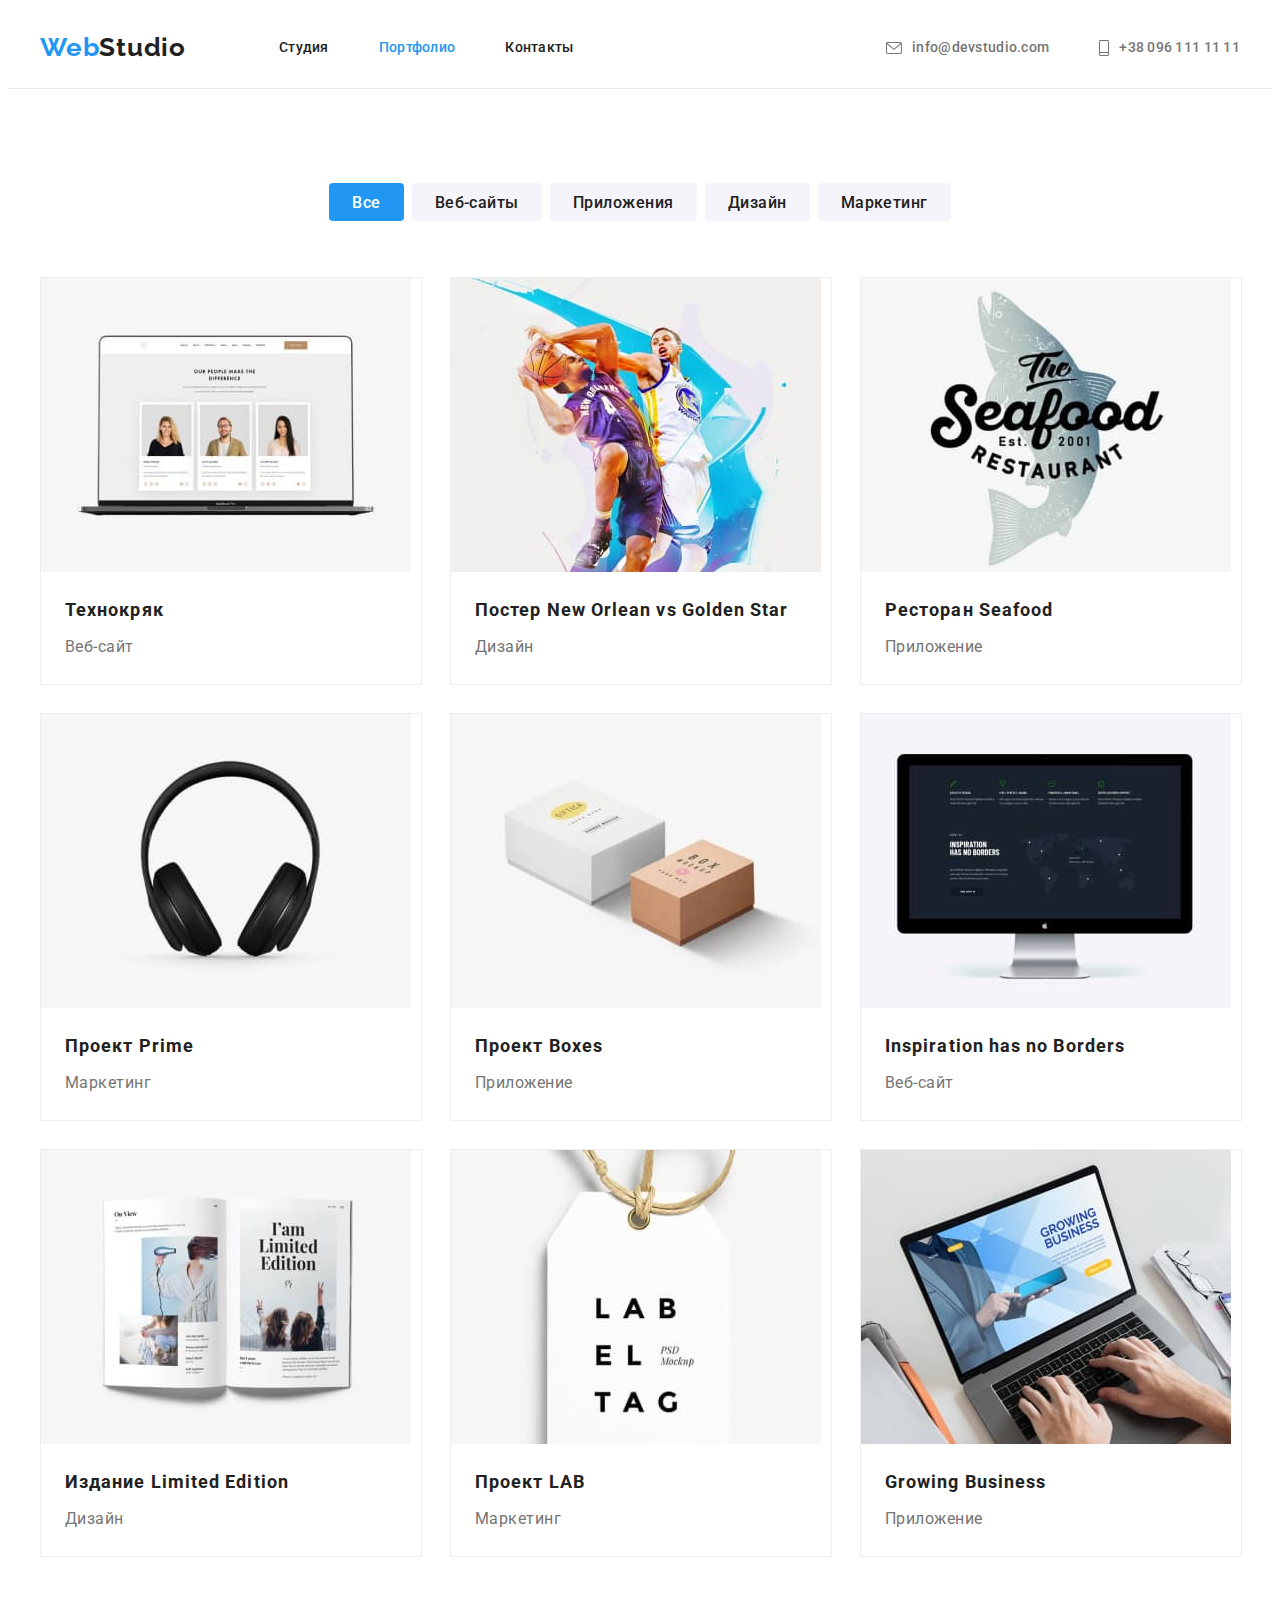
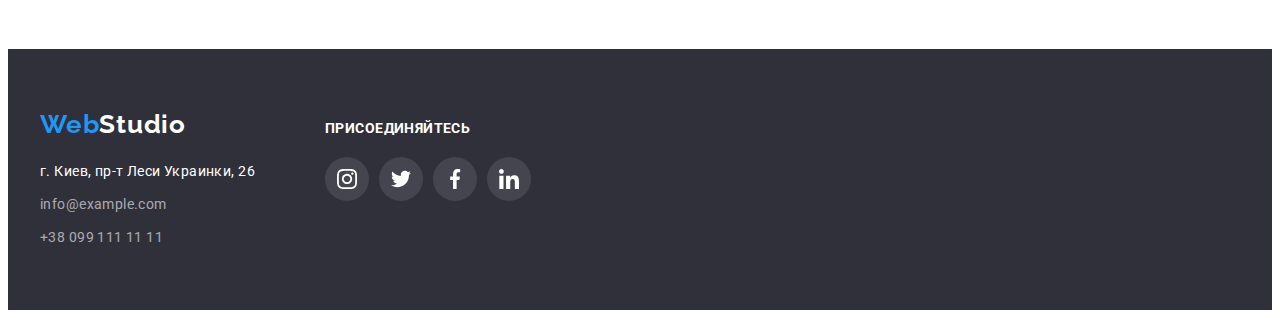
==== portfolio.html @ c4a60061 "transition" ====
<!DOCTYPE html>
<html lang="ru">
  <head>
    <meta charset="UTF-8" />
    <meta http-equiv="X-UA-Compatible" content="IE=edge" />
    <meta name="viewport" content="width=device-width, initial-scale=1.0" />
    <meta
      name="description"
      content="Вебстудия. Создание вебсайта под ключ,  разработка мобильных приложений"
    />
    <title>WebStudio</title>

    <link rel="preconnect" href="https://fonts.googleapis.com" />
    <link rel="preconnect" href="https://fonts.gstatic.com" crossorigin />
    <link
      href="https://fonts.googleapis.com/css2?family=Raleway:wght@700&family=Roboto:wght@400;500;700;900&display=swap"
      rel="stylesheet"
    />
    <link
      rel="stylesheet"
      href="https://cdnjs.cloudflare.com/ajax/libs/modern-normalize/1.1.0/modern-normalize.min.css"
      integrity="sha512-wpPYUAdjBVSE4KJnH1VR1HeZfpl1ub8YT/NKx4PuQ5NmX2tKuGu6U/JRp5y+Y8XG2tV+wKQpNHVUX03MfMFn9Q=="
      crossorigin="anonymous"
      referrerpolicy="no-referrer"
    />
    <link rel="stylesheet" href="./css/styles.css" />
  </head>
  <body>
    <header class="page-header">
      <div class="container">
        <nav class="header-nav list">
          <a class="logo link" href="./index.html"
            >Web<span class="logo-accent">Studio</span></a
          >
          <ul class="header-list list">
            <li class="header-list-item">
              <a class="link" href="./index.html">Студия</a>
            </li>
            <li class="header-list-item">
              <a class="link current" href="">Портфолио</a>
            </li>
            <li class="header-list-item">
              <a class="link" href="">Контакты</a>
            </li>
          </ul>
        </nav>
        <ul class="header-contacts list">
          <li class="item">
            <a class="header-email link" href="mailto:info@devstudio.com">
              <svg class="icon-envelope" width="16" height="12">
                <use href="./images/icons.svg#icon-envelope"></use>
              </svg>
              info@devstudio.com
            </a>
          </li>
          <li class="item">
            <a class="header-tel link" href="tel:+380961111111">
              <svg class="icon-handy" width="10" height="16">
                <use href="./images/icons.svg#icon-handy"></use>
              </svg>
              +38 096 111 11 11</a
            >
          </li>
        </ul>
      </div>
    </header>

    <main>
      <!-- Примеры работ -->
      <section class="examples section">
        <div class="container">
          <!-- Фильр -->

          <h1 class="exaples-title visually-hidden">Примеры работ</h1>

          <!--<div class="exaples-filter"> -->
          <ul class="list examples-navi">
            <li class="filtr-btn">
              <button class="exaples-filter-btn filter-first-btn" type="button">
                Все
              </button>
            </li>
            <li class="filtr-btn">
              <button class="exaples-filter-btn" type="button">
                Веб-сайты
              </button>
            </li>
            <li class="filtr-btn">
              <button class="exaples-filter-btn" type="button">
                Приложения
              </button>
            </li>
            <li class="filtr-btn">
              <button class="exaples-filter-btn" type="button">Дизайн</button>
            </li>
            <li class="filtr-btn">
              <button class="exaples-filter-btn" type="button">
                Маркетинг
              </button>
            </li>
          </ul>
          <!--</div> -->

          <!--  Карточки работ  -->
          <!--<div class="examles-card">-->
          <ul class="examples-list list">
            <li class="examples-list-item">
              <a class="examples-link link" href="">
                <img src="./images/project1.jpg" alt="" width="370" />
                <!-- Низ карточки, ниже аналогично -->
                <div class="examples-content">
                  <h2 class="examples-sec-title">Технокряк</h2>
                  <p class="examples-text">Веб-сайт</p>
                </div>
              </a>
            </li>
            <li class="examples-list-item">
              <a class="examples-link link" href="">
                <img src="./images/project2.jpg" alt="" width="370" />
                <div class="examples-content">
                  <h2 class="examples-sec-title">
                    Постер <span lang="en">New Orlean vs Golden Star</span>
                  </h2>
                  <p class="examples-text">Дизайн</p>
                </div>
              </a>
            </li>
            <li class="examples-list-item">
              <a class="examples-link link" href="">
                <img src="./images/project3.jpg" alt="" width="370" />
                <div class="examples-content">
                  <h2 class="examples-sec-title">
                    Ресторан <span lang="en">Seafood</span>
                  </h2>
                  <p class="examples-text">Приложение</p>
                </div>
              </a>
            </li>
            <li class="examples-list-item">
              <a class="examples-link link" href="">
                <img src="./images/project4.jpg" alt="" width="370" />
                <div class="examples-content">
                  <h2 class="examples-sec-title">
                    Проект <span lang="en">Prime</span>
                  </h2>
                  <p class="examples-text">Маркетинг</p>
                </div>
              </a>
            </li>
            <li class="examples-list-item">
              <a class="examples-link link" href="">
                <img src="./images/project5.jpg" alt="" width="370" />
                <div class="examples-content">
                  <h2 class="examples-sec-title">
                    Проект <span lang="en">Boxes</span>
                  </h2>
                  <p class="examples-text">Приложение</p>
                </div>
              </a>
            </li>
            <li class="examples-list-item">
              <a class="examples-link link" href="">
                <img src="./images/project6.jpg" alt="" width="370" />
                <div class="examples-content">
                  <h2 class="examples-sec-title" lang="en">
                    Inspiration has no Borders
                  </h2>
                  <p class="examples-text">Веб-сайт</p>
                </div>
              </a>
            </li>
            <li class="examples-list-item">
              <a class="examples-link link" href="">
                <img src="./images/project7.jpg" alt="" width="370" />
                <div class="examples-content">
                  <h2 class="examples-sec-title">
                    Издание <span lang="en">Limited Edition</span>
                  </h2>
                  <p class="examples-text">Дизайн</p>
                </div>
              </a>
            </li>
            <li class="examples-list-item">
              <a class="examples-link link" href="">
                <img src="./images/project8.jpg" alt="" width="370" />
                <div class="examples-content">
                  <h2 class="examples-sec-title">
                    Проект <span lang="en">LAB</span>
                  </h2>
                  <p class="examples-text">Маркетинг</p>
                </div>
              </a>
            </li>
            <li class="examples-list-item">
              <a class="examples-link link" href="">
                <img src="./images/project9.jpg" alt="" width="370" />
                <div class="examples-content">
                  <h2 class="examples-sec-title" lang="en">Growing Business</h2>
                  <p class="examples-text">Приложение</p>
                </div>
              </a>
            </li>
          </ul>
        </div>
      </section>
      <!--  Футер -->
    </main>
    <footer class="page-footer">
      <div class="container footer-blocks">
        <div class="footer-block-address">
          <a class="link logo" href="./index.html"
            >Web<span class="footer-logo-accent">Studio</span></a
          >
          <address class="adr">
            <ul class="footer-contacts list">
              <li class="footer-contacts-item">
                <a
                  class="footer-adress link"
                  href=" https://goo.gl/maps/PGf1aji3u7h2vcn76"
                  target="_blank"
                  rel="noopener noreferrer"
                  >г. Киев, пр-т Леси Украинки, 26</a
                >
              </li>
              <li class="footer-contacts-item">
                <a class="footer-email link" href="mailto:info@example.com"
                  >info@example.com</a
                >
              </li>
              <li class="footer-contacts-item">
                <a class="footer-tel link" href="tel:+380991111111"
                  >+38 099 111 11 11</a
                >
              </li>
            </ul>
          </address>
        </div>
        <div class="footer-block-social">
          <p class="footer-block-social-title">Присоединяйтесь</p>
          <ul class="footer-soc-list list">
            <li class="footer-soc-item">
              <a href="" class="footer-soc-link link">
                <svg class="footer-icon icon-instagram" width="20" height="20">
                  <use href="./images/icons.svg#icon-instagram"></use>
                </svg>
              </a>
            </li>
            <li class="footer-soc-item">
              <a href="" class="footer-soc-link link">
                <svg class="footer-icon icon-twitter" width="20" height="20">
                  <use href="./images/icons.svg#icon-twitter"></use>
                </svg>
              </a>
            </li>

            <li class="footer-soc-item">
              <a href="" class="footer-soc-link link">
                <svg class="footer-icon icon-facebook" width="20" height="20">
                  <use href="./images/icons.svg#icon-facebook"></use>
                </svg>
              </a>
            </li>
            <li class="footer-soc-item">
              <a href="" class="footer-soc-link link">
                <svg class="footer-icon icon-linkedin" width="20" height="20">
                  <use href="./images/icons.svg#icon-linkedin"></use>
                </svg>
              </a>
            </li>
          </ul>
        </div>
      </div>
    </footer>
  </body>
</html>
---- css/styles.css ----
:root {
  --link-hover: rgba(33, 150, 243, 1);
  --btn-fokus-text: rgba(255, 255, 255, 1);
  --logo-accent: rgba(33, 150, 243, 1);
  --hero-footer-color: rgba(47, 48, 58, 1);
  --sec-title-color: rgba(33, 33, 33, 1);
  --paragraph-text: rgba(117, 117, 117, 1);
  --btn-background: rgba(33, 150, 243, 1);
  --title-color: rgba(33, 33, 33, 1);
}
/*------- Reset and so on -----------*/
p,
h1,
h2,
h3,
h4,
h5,
h6 {
  margin: 0;
}

ul {
  margin: 0;
  padding-left: 0;
}

button {
  cursor: pointer;
}
.link {
  text-decoration: none;
}
.list {
  list-style: none;
}
img {
  display: block;
  max-width: 100%;
}

body {
  background-color: #ffffff;
  font-size: 14px;
  font-family: "Roboto", "Verdana", "Tahoma", sans-serif;
}
/*скрывается заголовок*/
.visually-hidden {
  position: absolute;
  white-space: nowrap;
  width: 1px;
  height: 1px;
  overflow: hidden;
  border: 0;
  padding: 0;
  clip: rect(0 0 0 0);
  clip-path: inset(50%);
  margin: -1px;
}

/*-------------------------------*/
/*------------ header -----------*/
.container {
  width: 1200px;
  padding: 0 15px;
  margin: 0 auto;
  /*outline: 1px dashed tomato;*/
}
.section {
  padding: 94px 0;
}

.page-header {
  /*padding: 24px 0 25px;*/
  border-bottom: 1px solid rgba(236, 236, 236, 1);
}
.page-header .container {
  display: flex;
  align-items: center;
}
.header-nav {
  display: flex;
  align-items: center;
}
.header-nav .link {
  display: block;
}
.header-contacts {
  display: block;
}
.logo {
  font-family: "Raleway", "Verdana", "Tahoma", sans-serif;
  color: var(--logo-accent);
  font-weight: 700;
  font-size: 26px;
  line-height: 1.19;
  letter-spacing: 0.03em;
}
.page-header .logo {
  margin-right: 93px;
  padding: 24px 0 25px;
}

.logo-accent {
  color: rgba(33, 33, 33, 1);
}
.header-list-item .link {
  display: block;
  padding-top: 32px;
  padding-bottom: 32px;
  color: rgba(33, 33, 33, 1);
}
.header-list {
  display: flex;
  align-items: center;
  color: rgba(33, 33, 33, 1);
  font-weight: 500;
  line-height: 1.14;
  letter-spacing: 0.02em;
}
.header-list-item:not(:last-child) {
  margin-right: 50px;
}
/*.header-list.link {
  color: rgba(33, 33, 33, 1);
}*/

/*.header-list .link:visited {
  color: rgba(33, 33, 33, 1);
}*/

.header-list .link.current {
  color: var(--link-hover);
}
.header-list .link {
  transition: color 250ms cubic-bezier(0.4, 0, 0.2, 1);
}
.header-list .link:focus,
.header-list .link:hover,
.header-contacts .link:focus,
.header-contacts .link:hover {
  color: var(--link-hover);
}
.header-contacts .link {
  display: flex;
  padding-top: 32px;
  padding-bottom: 32px;
  align-items: center;
  color: rgba(117, 117, 117, 1);
  font-weight: 500;
  line-height: 1.14;
  letter-spacing: 0.02em;
  transition: color 250ms cubic-bezier(0.4, 0, 0.2, 1);
}

.header-contacts {
  display: flex;
  align-items: center;
  margin-left: auto;
}
.icon-envelope,
.icon-handy {
  margin-right: 10px;
  fill: currentColor;
}
.header-contacts .item:not(:last-child) {
  margin-right: 50px;
}

/* ----в эффективности этого visited я сомневаюсь, 
но тогда есть вопросы----- */

.header-contacts .link:visited {
  color: rgba(117, 117, 117, 1);
}

/* ------- HERO 235px------*/
.hero {
  background-color: rgba(196, 196, 196, 1);
  padding: 200px 0;
  max-width: 1600px;
  height: 600px;
  margin: 0 auto;

  background-image: linear-gradient(
      rgba(47, 48, 58, 0.4),
      rgba(47, 48, 58, 0.4)
    ),
    url(../images/hero-bg.jpg);
}

.hero-overlay {
}
.hero-content {
  padding: 200px 235px;
}
.hero-title {
  width: 696px;
  margin: 0 auto 30px;
  text-align: center;

  font-weight: 900;
  font-size: 44px;
  line-height: 1.36;
  letter-spacing: 0.06em;
  text-transform: uppercase;

  color: rgba(255, 255, 255, 1);
}

.hero-btn {
  padding: 10px 32px;
  display: block;
  margin: 0 auto;
  min-width: 200px;
  height: 50px;
  color: rgba(255, 255, 255, 1);
  background-color: var(--btn-background);

  font-family: inherit;
  font-weight: 700;
  font-size: 16px;
  line-height: 1.88;

  align-items: center;
  text-align: center;
  letter-spacing: 0.06em;
  cursor: pointer;

  box-shadow: 0px 4px 4px rgba(0, 0, 0, 0.15);
  border-radius: 4px;
  border: 1px solid transparent;
  transition: color 250ms cubic-bezier(0.4, 0, 0.2, 1),
    background-color 250ms cubic-bezier(0.4, 0, 0.2, 1);
}
.hero-btn:hover,
.hero-btn:focus {
  color: var(--btn-fokus-text);
  background-color: rgba(24, 140, 232, 1);
}

/* ----- Блок Особенности -----*/

.qualities {
}

/*.qualities-item:not(:last-child) {
  margin-right: 30px;
}*/
.qualities-list {
  display: flex;
  /*margin: -15px;*/
  column-gap: 30px;
}
.qualities-item {
  /*outline: 1px dashed green;*/
  /*width: calc((100% - 4 * 30px) / 4);
  margin: 15px;*/
  flex-basis: calc((100% - 3 * 30px) / 4);
}
.qualities-icon {
  display: flex;
  width: 100%;
  height: 120px;
  margin-bottom: 30px;
  background-color: rgba(245, 244, 250, 1);
  border-radius: 4px;
  justify-content: center;
  /*padding: 25px 100px;*/
  align-items: center;
}

.qualities-sec-title {
  color: var(--sec-title-color);
  line-height: 1.14;
  letter-spacing: 0.03em;
  text-transform: uppercase;
  margin-bottom: 10px;
}

.qualities-text {
  color: var(--paragraph-text);
  line-height: 1.71;
  letter-spacing: 0.03em;
}
/* --- Блок Чем мы занимаемся--- */
.dealing {
  padding-top: 0;
}
.dealing-list {
  display: flex;
  margin: -15px;
}
.dealing-link {
}
.dealing-item {
  flex-basis: calc((100%-3 * 30px) / 3);
  margin: 15px;
  /* outline: 1px dashed green;*/
}
.dealing-link {
}

.dealing-title {
  margin-bottom: 50px;

  font-size: 36px;
  line-height: 1.17;
  text-align: center;
  letter-spacing: 0.03em;
  color: var(--title-color);
}

/* -------Блок Наша команда-------*/
.team {
  background-color: rgba(245, 244, 250, 1);
}
.team-list {
  display: flex;
}
.team-item {
  background-color: rgba(255, 255, 255, 1);
  flex-basis: calc((100% -3 * 30px) / 4);
  padding-bottom: 30px;
  box-shadow: 0px 1px 3px rgba(0, 0, 0, 0.12), 0px 1px 1px rgba(0, 0, 0, 0.14),
    0px 2px 1px rgba(0, 0, 0, 0.2);
  border-radius: 0px 0px 4px 4px;
}
.team-item:not(:last-child) {
  margin-right: 30px;
}

.team-title {
  color: var(--title-color);
  font-size: 36px;
  line-height: 1.17;
  text-align: center;
  letter-spacing: 0.03em;
  margin-bottom: 50px;
}
.team-img {
  margin-bottom: 30px;
}
.team-sec-title {
  color: var(--sec-title-color);
  font-weight: 500;
  font-size: 16px;
  line-height: 1.19;
  /* identical to box height */
  text-align: center;
  letter-spacing: 0.03em;
  margin-bottom: 10px;
}
.team-text {
  color: var(--paragraph-text);
  font-size: 16px;
  line-height: 1.19;
  margin-bottom: 16px;
  /* identical to box height */

  text-align: center;
  letter-spacing: 0.03em;
}
.team-soc-block {
  display: block;
  padding: 0 32px;
}
.team-soc-list {
  display: flex;
}

.team-soc-item {
  margin-right: 10px;
  width: 44px;
  height: 44px;
}

.team-soc-item:last-child {
  margin-right: 0;
}

.team-soc-link {
  display: flex;
  width: 100%;
  height: 100%;
  align-items: center;
  justify-content: center;
  border-radius: 50%;
  background-color: rgba(255, 255, 255, 1);
  color: rgba(175, 177, 184, 1);
  transition: color 250ms cubic-bezier(0.4, 0, 0.2, 1),
    background-color 250ms cubic-bezier(0.4, 0, 0.2, 1);
}
.team-icon {
  fill: currentColor;
}

.team-soc-link:hover,
.team-soc-link:focus {
  color: rgba(255, 255, 255, 1);
  background-color: var(--link-hover);
}
/* ------- Clients -------- */
.clients-title {
  margin-bottom: 50px;

  font-weight: 700;
  font-size: 36px;
  line-height: 1.17;
  text-align: center;
  letter-spacing: 0.03em;
  color: var(--title-color);
}

.clients-list {
  display: flex;
  margin: 0 -15px 0;
}
.clients {
  background-color: rgba(255, 255, 255, 1);
}
.clients-item {
  display: flex;
  flex-basis: calc((100% -6 * 30px) / 6);
  margin: 0 15px;
  background-color: rgba(255, 255, 255, 1);
}
.clients-link {
  display: flex;
  height: 92px;
  color: rgba(175, 177, 184, 1);
  width: 100%;
  justify-content: center;
  align-items: center;
  padding: 16px 0;
  border-radius: 4px;
  border: 1px solid #afb1b8;
  outline: transparent;
  transition: color 250ms cubic-bezier(0.4, 0, 0.2, 1),
    border-color 250ms cubic-bezier(0.4, 0, 0.2, 1);
}
.clients-icon {
  fill: currentColor;
  border-color: currentColor;
}
.clients-link:hover,
.clients-link:focus {
  color: var(--link-hover);
  border-color: var(--link-hover);
}

/* ------- Footer -------- */
.page-footer {
  background-color: var(--hero-footer-color);
  margin: 0 auto;
  padding: 60px 0;
}
.footer-blocks {
  display: flex;
  align-items: baseline;
}
.footer-block-address {
  margin-right: 70px;
  /*padding: 60px 0;*/
}
.page-footer .logo {
  display: block;
  margin-bottom: 20px;
}
/*.adr {
  margin-top: 20px;
}*/
.footer-contacts-item:not(:last-child) {
  margin-bottom: 9px;
}

.footer-logo-accent {
  color: rgba(255, 255, 255, 1);
}

.footer-adress {
  color: rgba(255, 255, 255, 1);
  font-style: normal;
  line-height: 1.71;
  letter-spacing: 0.03em;
  transition: color 250ms cubic-bezier(0.4, 0, 0.2, 1);
}

.footer-email,
.footer-tel {
  color: rgba(255, 255, 255, 0.6);
  font-style: normal;
  line-height: 1.71;
  letter-spacing: 0.03em;
  transition: color 250ms cubic-bezier(0.4, 0, 0.2, 1);
}
.footer-adress:hover,
.footer-adress:focus,
.footer-email:hover,
.footer-email:focus,
.footer-tel:hover,
.footer-tel:focus {
  color: var(--link-hover);
}

/* --- Footer soc links ---- */
/*.footer-block-social {
  padding-top: 72px;
}*/

.footer-block-social-title {
  margin-bottom: 20px;
  color: rgba(255, 255, 255, 1);

  font-weight: 700;
  font-size: 14px;
  line-height: 1.14;
  letter-spacing: 0.03em;
  text-transform: uppercase;
}
.footer-soc-list {
  display: flex;
}

.footer-soc-item {
  margin-right: 10px;
  width: 44px;
  height: 44px;
}

.footer-soc-item:last-child {
  margin-right: 0;
}

.footer-soc-link {
  border-radius: 50%;
  background-color: rgba(255, 255, 255, 0.1);
  display: flex;
  width: 100%;
  height: 100%;
  align-items: center;
  justify-content: center;
  color: var(--btn-fokus-text);
  transition: background-color 250ms cubic-bezier(0.4, 0, 0.2, 1);
}

.footer-icon {
  fill: currentColor;
}
.footer-soc-link:hover,
.footer-soc-link:focus {
  background-color: var(--link-hover);
}

/* ----- Portfolio ------ */
.examples {
}
.exaples-title {
}

.examples-navi {
}
.container .examples-navi {
}
.exaples-filter {
}

.exaples-filter-btn {
  display: inline-block;
  padding: 6px 22px;
  height: 38px;
  color: rgba(33, 33, 33, 1);
  background-color: rgba(245, 244, 250, 1);
  border-radius: 4px;
  border: 1px solid transparent;
  font-family: inherit;
  font-weight: 500;
  font-size: 16px;
  line-height: 1.62;
  text-align: center;
  letter-spacing: 0.03em;
  cursor: pointer;
  transition: color 250ms cubic-bezier(0.4, 0, 0.2, 1),
    background-color 250ms cubic-bezier(0.4, 0, 0.2, 1),
    box-shadow 250ms cubic-bezier(0.4, 0, 0.2, 1);
}
.filtr-btn:not(:last-child) {
  margin-right: 8px;
}
.filter-first-btn {
  color: var(--btn-fokus-text);

  background-color: var(--btn-background);
}
.exaples-filter-btn:hover,
.exaples-filter-btn:focus {
  color: var(--btn-fokus-text);
  background-color: var(--btn-background);
  box-shadow: 0 2px 2px 0 rgba(0, 0, 0, 0.12), 0 1px 2px 0 rgba(0, 0, 0, 0.08),
    0 3px 1px 0 rgba(0, 0, 0, 0.1);
}
/* ---- Список карточек ---------*/
.examles-card {
}

.examples-navi {
  display: flex;
  justify-content: center;
  margin-bottom: 56px;
}

.examples-list {
  display: flex;
  flex-wrap: wrap;
  margin: -15px;
}
.examples-list-item {
  margin: 15px;
  /*flex-basis: calc((100%-60px) / 3);*/
  flex-basis: calc(100% / 3 - 30px);
  /*border: 1px solid #eeeeee;*/
}

.examples-link {
  display: block;
  width: 100%;
  height: 100%;
  border: 1px solid #eeeeee;
  transition: box-shadow 250ms cubic-bezier(0.4, 0, 0.2, 1);
}

.examples-content {
  padding: 20px 24px;
}

.examples-sec-title {
  margin-bottom: 4px;
  color: var(--sec-title-color);
  font-size: 18px;
  line-height: 2;
  letter-spacing: 0.06em;
}

.examples-text {
  color: var(--paragraph-text);
  font-size: 16px;
  line-height: 1.88;
  letter-spacing: 0.03em;
}
.examples-link:hover,
.examples-link:focus {
  box-shadow: 0px 1px 1px rgba(0, 0, 0, 0.12), 0px 4px 4px rgba(0, 0, 0, 0.06),
    1px 4px 6px rgba(0, 0, 0, 0.16);
}
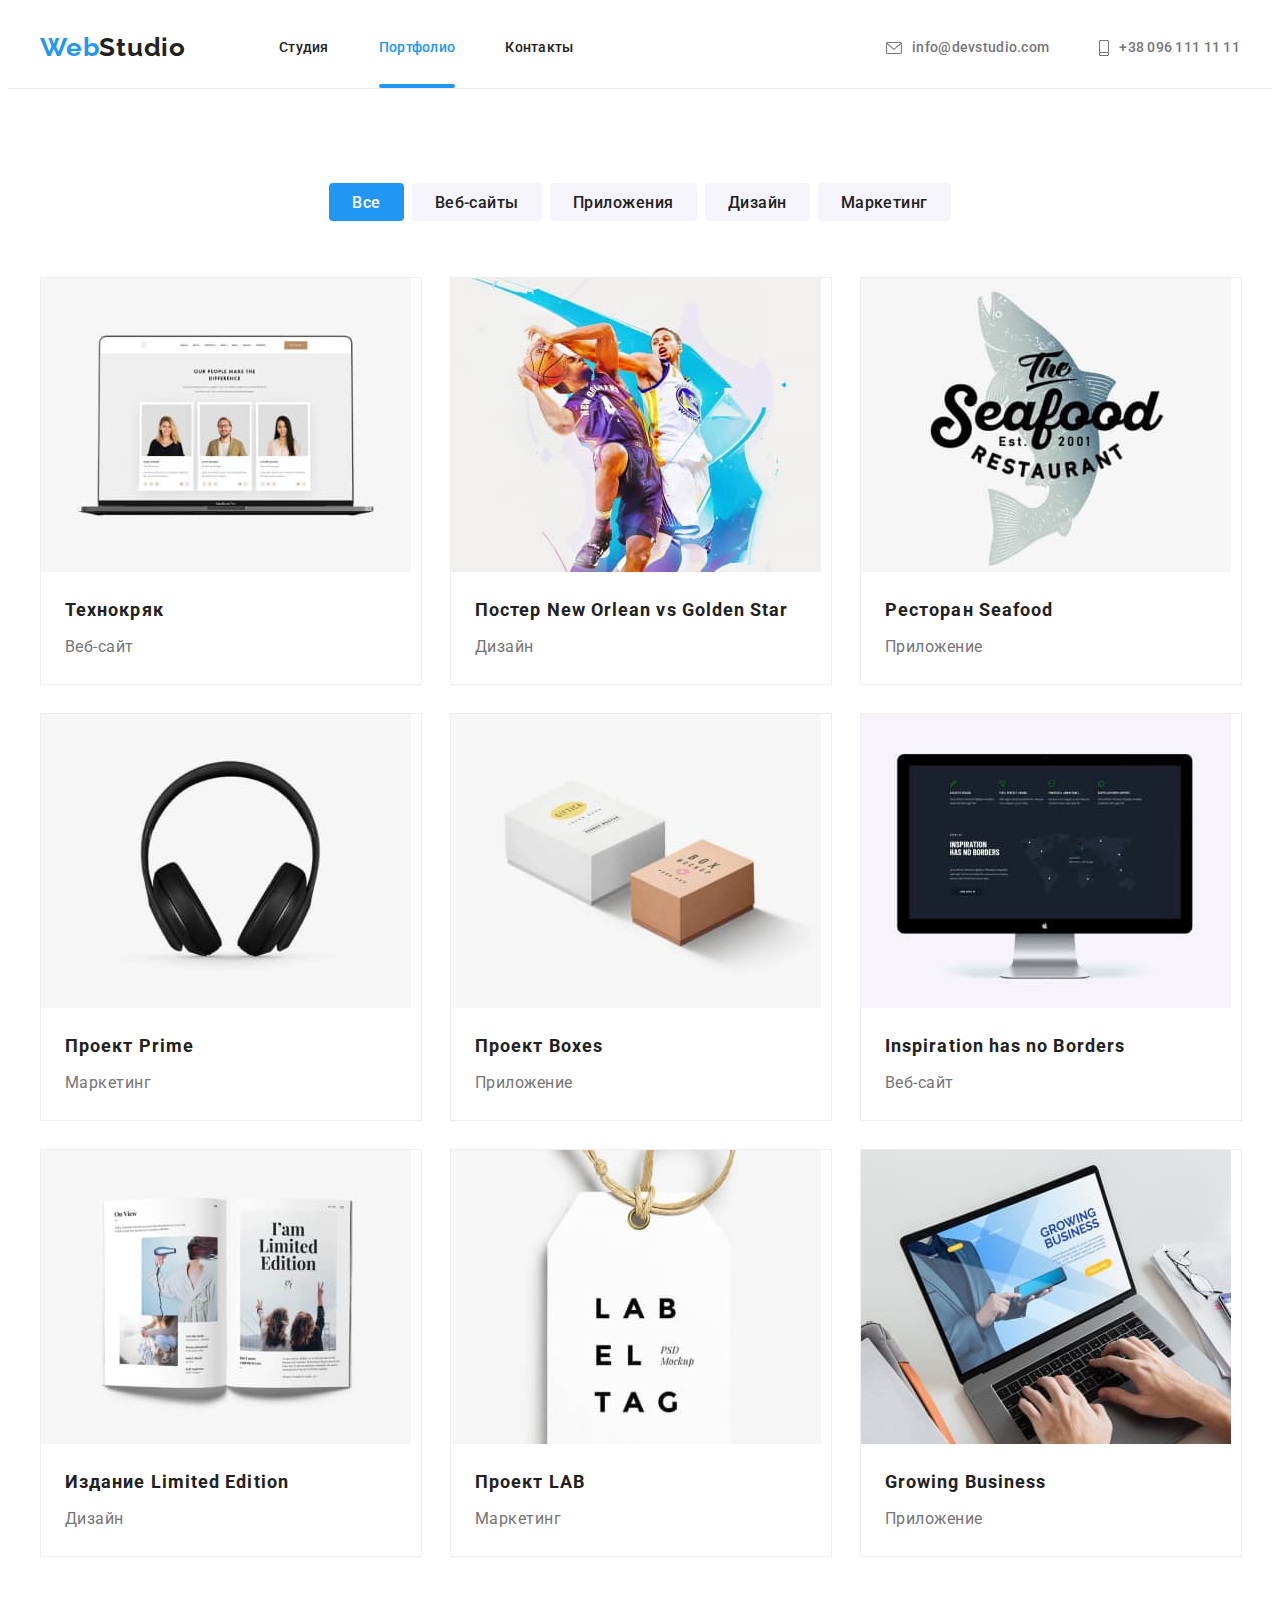
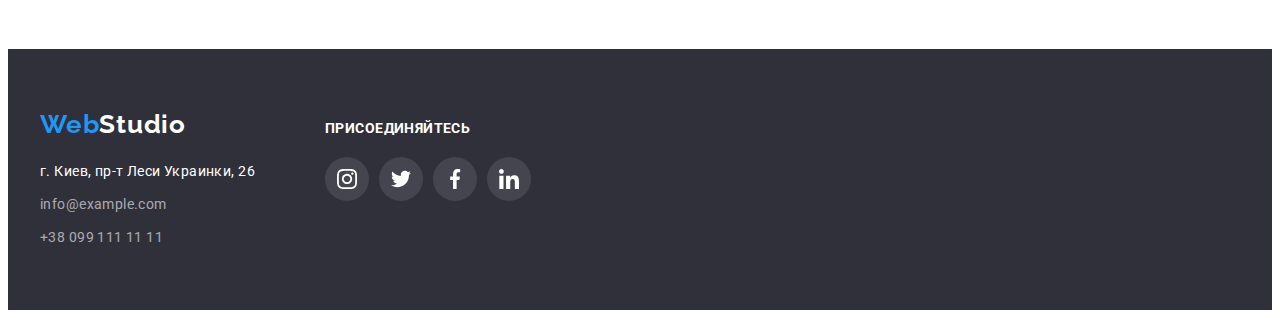
==== commit cf24bf57: "Overlay в Portfolio" ====
--- a/portfolio.html
+++ b/portfolio.html
@@ -106,7 +106,15 @@
           <ul class="examples-list list">
             <li class="examples-list-item">
               <a class="examples-link link" href="">
-                <img src="./images/project1.jpg" alt="" width="370" />
+                <div class="examples-wrap">
+                  <img src="./images/project1.jpg" alt="" width="370" />
+                  <p class="examples-wrap-text">
+                    Ресурс предлагает комплексные предложения с разным уровнем
+                    функционала и сервисов. Все это позволит посетителю получить
+                    исчерпывающие сведения о компании или частном лице.
+                  </p>
+                </div>
+
                 <!-- Низ карточки, ниже аналогично -->
                 <div class="examples-content">
                   <h2 class="examples-sec-title">Технокряк</h2>
@@ -116,7 +124,14 @@
             </li>
             <li class="examples-list-item">
               <a class="examples-link link" href="">
-                <img src="./images/project2.jpg" alt="" width="370" />
+                <div class="examples-wrap">
+                  <img src="./images/project2.jpg" alt="" width="370" />
+                  <p class="examples-wrap-text">
+                    Ресурс предлагает комплексные предложения с разным уровнем
+                    функционала и сервисов. Все это позволит посетителю получить
+                    исчерпывающие сведения о компании или частном лице.
+                  </p>
+                </div>
                 <div class="examples-content">
                   <h2 class="examples-sec-title">
                     Постер <span lang="en">New Orlean vs Golden Star</span>
@@ -127,7 +142,14 @@
             </li>
             <li class="examples-list-item">
               <a class="examples-link link" href="">
-                <img src="./images/project3.jpg" alt="" width="370" />
+                <div class="examples-wrap">
+                  <img src="./images/project3.jpg" alt="" width="370" />
+                  <p class="examples-wrap-text">
+                    Ресурс предлагает комплексные предложения с разным уровнем
+                    функционала и сервисов. Все это позволит посетителю получить
+                    исчерпывающие сведения о компании или частном лице.
+                  </p>
+                </div>
                 <div class="examples-content">
                   <h2 class="examples-sec-title">
                     Ресторан <span lang="en">Seafood</span>
@@ -138,7 +160,14 @@
             </li>
             <li class="examples-list-item">
               <a class="examples-link link" href="">
-                <img src="./images/project4.jpg" alt="" width="370" />
+                <div class="examples-wrap">
+                  <img src="./images/project4.jpg" alt="" width="370" />
+                  <p class="examples-wrap-text">
+                    Ресурс предлагает комплексные предложения с разным уровнем
+                    функционала и сервисов. Все это позволит посетителю получить
+                    исчерпывающие сведения о компании или частном лице.
+                  </p>
+                </div>
                 <div class="examples-content">
                   <h2 class="examples-sec-title">
                     Проект <span lang="en">Prime</span>
@@ -149,7 +178,14 @@
             </li>
             <li class="examples-list-item">
               <a class="examples-link link" href="">
-                <img src="./images/project5.jpg" alt="" width="370" />
+                <div class="examples-wrap">
+                  <img src="./images/project5.jpg" alt="" width="370" />
+                  <p class="examples-wrap-text">
+                    Ресурс предлагает комплексные предложения с разным уровнем
+                    функционала и сервисов. Все это позволит посетителю получить
+                    исчерпывающие сведения о компании или частном лице.
+                  </p>
+                </div>
                 <div class="examples-content">
                   <h2 class="examples-sec-title">
                     Проект <span lang="en">Boxes</span>
@@ -160,7 +196,14 @@
             </li>
             <li class="examples-list-item">
               <a class="examples-link link" href="">
-                <img src="./images/project6.jpg" alt="" width="370" />
+                <div class="examples-wrap">
+                  <img src="./images/project6.jpg" alt="" width="370" />
+                  <p class="examples-wrap-text">
+                    Ресурс предлагает комплексные предложения с разным уровнем
+                    функционала и сервисов. Все это позволит посетителю получить
+                    исчерпывающие сведения о компании или частном лице.
+                  </p>
+                </div>
                 <div class="examples-content">
                   <h2 class="examples-sec-title" lang="en">
                     Inspiration has no Borders
@@ -171,7 +214,14 @@
             </li>
             <li class="examples-list-item">
               <a class="examples-link link" href="">
-                <img src="./images/project7.jpg" alt="" width="370" />
+                <div class="examples-wrap">
+                  <img src="./images/project7.jpg" alt="" width="370" />
+                  <p class="examples-wrap-text">
+                    Ресурс предлагает комплексные предложения с разным уровнем
+                    функционала и сервисов. Все это позволит посетителю получить
+                    исчерпывающие сведения о компании или частном лице.
+                  </p>
+                </div>
                 <div class="examples-content">
                   <h2 class="examples-sec-title">
                     Издание <span lang="en">Limited Edition</span>
@@ -182,7 +232,14 @@
             </li>
             <li class="examples-list-item">
               <a class="examples-link link" href="">
-                <img src="./images/project8.jpg" alt="" width="370" />
+                <div class="examples-wrap">
+                  <img src="./images/project8.jpg" alt="" width="370" />
+                  <p class="examples-wrap-text">
+                    Ресурс предлагает комплексные предложения с разным уровнем
+                    функционала и сервисов. Все это позволит посетителю получить
+                    исчерпывающие сведения о компании или частном лице.
+                  </p>
+                </div>
                 <div class="examples-content">
                   <h2 class="examples-sec-title">
                     Проект <span lang="en">LAB</span>
@@ -193,7 +250,14 @@
             </li>
             <li class="examples-list-item">
               <a class="examples-link link" href="">
-                <img src="./images/project9.jpg" alt="" width="370" />
+                <div class="examples-wrap">
+                  <img src="./images/project9.jpg" alt="" width="370" />
+                  <p class="examples-wrap-text">
+                    Ресурс предлагает комплексные предложения с разным уровнем
+                    функционала и сервисов. Все это позволит посетителю получить
+                    исчерпывающие сведения о компании или частном лице.
+                  </p>
+                </div>
                 <div class="examples-content">
                   <h2 class="examples-sec-title" lang="en">Growing Business</h2>
                   <p class="examples-text">Приложение</p>
--- a/css/styles.css
+++ b/css/styles.css
@@ -131,6 +131,20 @@
 .header-list .link.current {
   color: var(--link-hover);
 }
+.current {
+  position: relative;
+}
+.current::after {
+  content: "";
+  position: absolute;
+  bottom: 0;
+  left: 0;
+  width: 100%;
+  height: 4px;
+  border-radius: 2px;
+  background-color: var(--link-hover);
+}
+
 .header-list .link {
   transition: color 250ms cubic-bezier(0.4, 0, 0.2, 1);
 }
@@ -296,10 +310,27 @@
   flex-basis: calc((100%-3 * 30px) / 3);
   margin: 15px;
   /* outline: 1px dashed green;*/
-}
-.dealing-link {
-}
-
+  position: relative;
+}
+.dealing-overlay {
+  position: absolute;
+  display: flex;
+  bottom: 0;
+  width: 100%;
+  height: 70px;
+  align-items: center;
+  justify-content: center;
+  background-color: rgba(47, 48, 58, 0.8);
+}
+.dealing-text {
+  font-weight: 700;
+  font-size: 14px;
+  line-height: 1.14;
+
+  letter-spacing: 0.03em;
+  text-transform: uppercase;
+  color: rgba(255, 255, 255, 1);
+}
 .dealing-title {
   margin-bottom: 50px;
 
@@ -627,6 +658,29 @@
   border: 1px solid #eeeeee;
   transition: box-shadow 250ms cubic-bezier(0.4, 0, 0.2, 1);
 }
+.examples-wrap {
+  position: relative;
+  overflow: hidden;
+}
+.examples-wrap-text {
+  position: absolute;
+  top: 0;
+  height: 100%;
+  padding: 63px 24px;
+  font-size: 18px;
+  line-height: 1.56;
+
+  letter-spacing: 0.03em;
+  color: rgba(255, 255, 255, 1);
+  background-color: rgba(33, 150, 243, 0.9);
+  transform: translateY(100%);
+  transition: transform 250ms cubic-bezier(0.4, 0, 0.2, 1);
+}
+
+.examples-link:hover .examples-wrap-text,
+.examples-link:focus .examples-wrap-text {
+  transform: translateY(0);
+}
 
 .examples-content {
   padding: 20px 24px;
